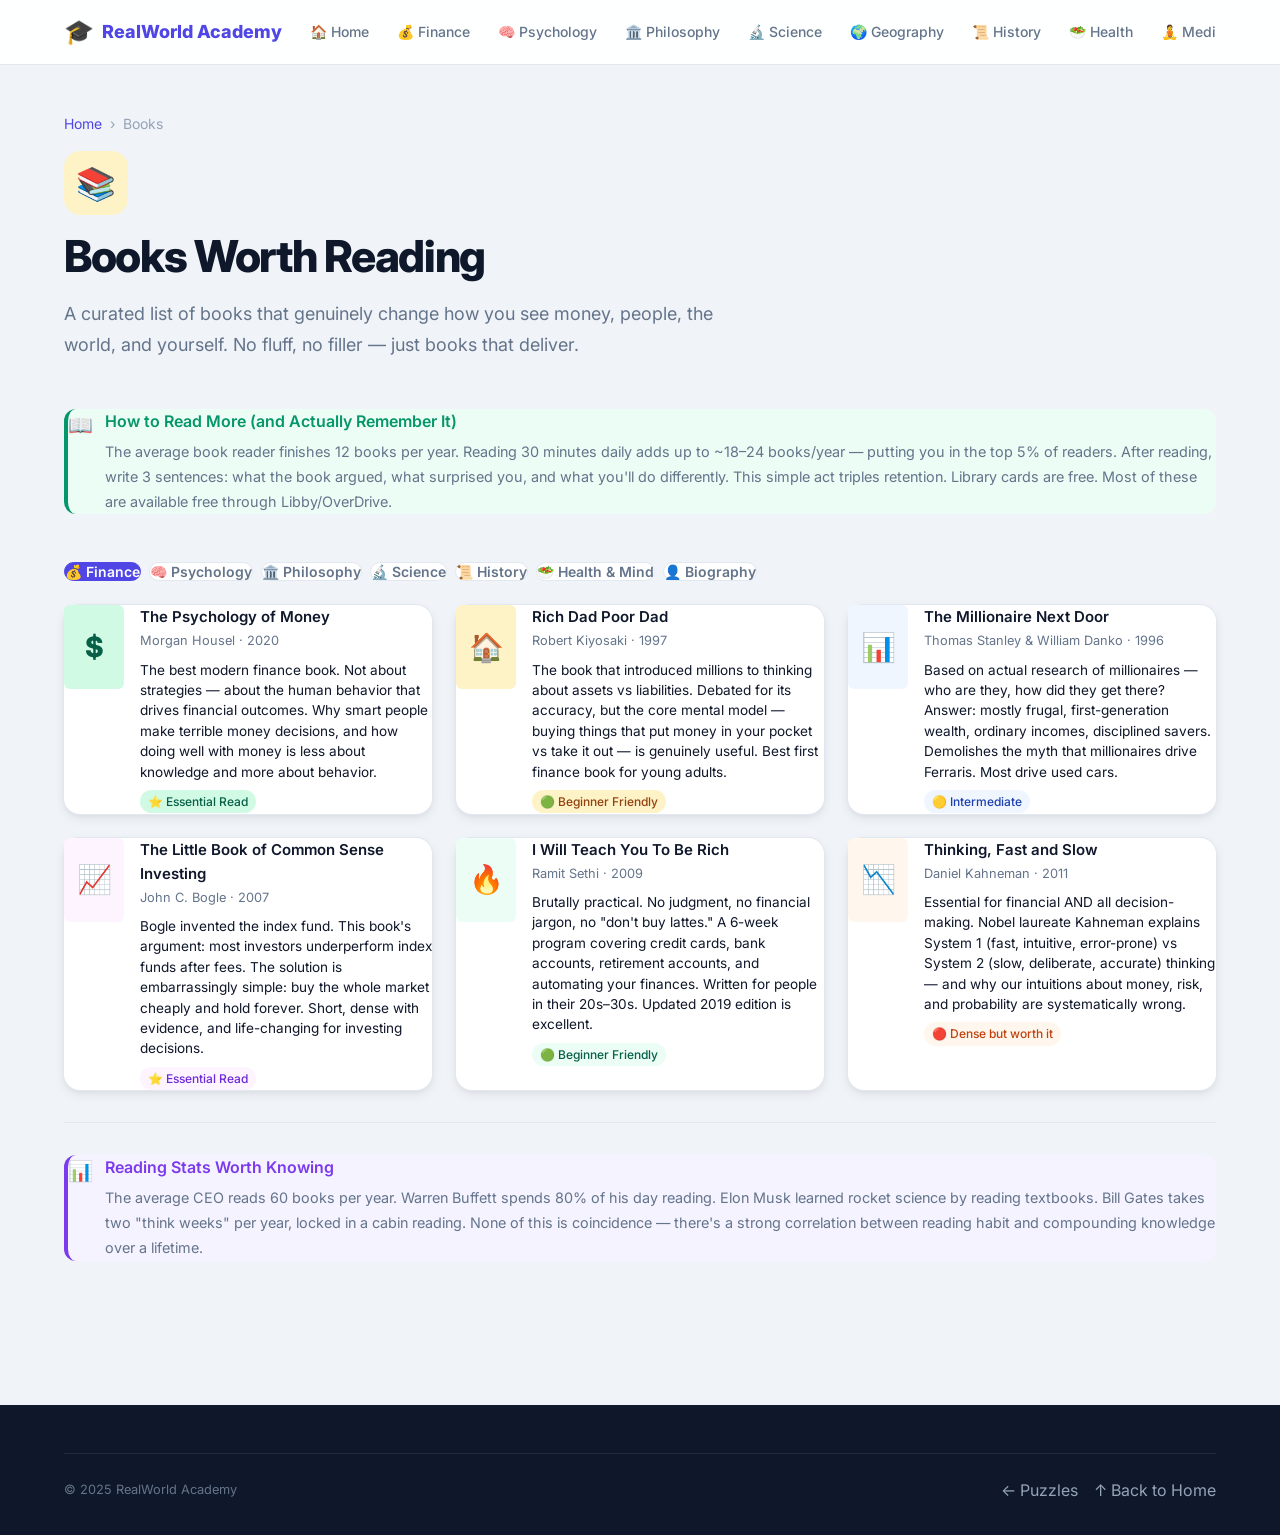
==== pages/books.html @ de0d104a "Initial launch: RealWorld Academy — practical life knowledge platform 10 full content pages covering" ====
<!DOCTYPE html>
<html lang="en">
<head>
  <meta charset="UTF-8" />
  <meta name="viewport" content="width=device-width, initial-scale=1.0" />
  <title>Books Worth Reading — RealWorld Academy</title>
  <link rel="preconnect" href="https://fonts.googleapis.com">
  <link href="https://fonts.googleapis.com/css2?family=Inter:wght@400;500;600;700;800&display=swap" rel="stylesheet">
  <link rel="stylesheet" href="../css/styles.css">
</head>
<body>

<nav class="nav" id="main-nav"></nav>

<section class="page-hero section">
  <div class="container">
    <div class="breadcrumb"><a href="../index.html">Home</a><span>›</span><span>Books</span></div>
    <div class="page-hero-icon" style="background:var(--books-bg)">📚</div>
    <h1>Books Worth Reading</h1>
    <p class="lead">A curated list of books that genuinely change how you see money, people, the world, and yourself. No fluff, no filler — just books that deliver.</p>
  </div>
</section>

<section class="section" style="padding-top:0">
<div class="container">

  <div class="callout callout-tip" style="margin-bottom:3rem">
    <span class="callout-icon">📖</span>
    <div>
      <h4>How to Read More (and Actually Remember It)</h4>
      <p>The average book reader finishes 12 books per year. Reading 30 minutes daily adds up to ~18–24 books/year — putting you in the top 5% of readers. After reading, write 3 sentences: what the book argued, what surprised you, and what you'll do differently. This simple act triples retention. Library cards are free. Most of these are available free through Libby/OverDrive.</p>
    </div>
  </div>

  <!-- CATEGORY TABS -->
  <div class="tabs">
    <button class="tab-btn active" data-group="books" data-tab="finance">💰 Finance</button>
    <button class="tab-btn" data-group="books" data-tab="psychology">🧠 Psychology</button>
    <button class="tab-btn" data-group="books" data-tab="philosophy">🏛️ Philosophy</button>
    <button class="tab-btn" data-group="books" data-tab="science">🔬 Science</button>
    <button class="tab-btn" data-group="books" data-tab="history">📜 History</button>
    <button class="tab-btn" data-group="books" data-tab="health">🥗 Health & Mind</button>
    <button class="tab-btn" data-group="books" data-tab="biography">👤 Biography</button>
  </div>

  <!-- FINANCE BOOKS -->
  <div class="tab-panel active" data-group="books" data-tab="finance">
    <div class="book-grid">

      <div class="book-card">
        <div class="book-cover" style="background:#d1fae5;color:#065f46">$</div>
        <div class="book-meta">
          <h4>The Psychology of Money</h4>
          <div class="author">Morgan Housel · 2020</div>
          <div class="why">The best modern finance book. Not about strategies — about the human behavior that drives financial outcomes. Why smart people make terrible money decisions, and how doing well with money is less about knowledge and more about behavior.</div>
          <span class="difficulty" style="background:#d1fae5;color:#065f46">⭐ Essential Read</span>
        </div>
      </div>

      <div class="book-card">
        <div class="book-cover" style="background:#fef3c7;color:#92400e">🏠</div>
        <div class="book-meta">
          <h4>Rich Dad Poor Dad</h4>
          <div class="author">Robert Kiyosaki · 1997</div>
          <div class="why">The book that introduced millions to thinking about assets vs liabilities. Debated for its accuracy, but the core mental model — buying things that put money in your pocket vs take it out — is genuinely useful. Best first finance book for young adults.</div>
          <span class="difficulty" style="background:#fef3c7;color:#92400e">🟢 Beginner Friendly</span>
        </div>
      </div>

      <div class="book-card">
        <div class="book-cover" style="background:#eff6ff;color:#1e40af">📊</div>
        <div class="book-meta">
          <h4>The Millionaire Next Door</h4>
          <div class="author">Thomas Stanley & William Danko · 1996</div>
          <div class="why">Based on actual research of millionaires — who are they, how did they get there? Answer: mostly frugal, first-generation wealth, ordinary incomes, disciplined savers. Demolishes the myth that millionaires drive Ferraris. Most drive used cars.</div>
          <span class="difficulty" style="background:#eff6ff;color:#1e40af">🟡 Intermediate</span>
        </div>
      </div>

      <div class="book-card">
        <div class="book-cover" style="background:#fdf4ff;color:#6d28d9">📈</div>
        <div class="book-meta">
          <h4>The Little Book of Common Sense Investing</h4>
          <div class="author">John C. Bogle · 2007</div>
          <div class="why">Bogle invented the index fund. This book's argument: most investors underperform index funds after fees. The solution is embarrassingly simple: buy the whole market cheaply and hold forever. Short, dense with evidence, and life-changing for investing decisions.</div>
          <span class="difficulty" style="background:#fdf4ff;color:#6d28d9">⭐ Essential Read</span>
        </div>
      </div>

      <div class="book-card">
        <div class="book-cover" style="background:#ecfdf5;color:#065f46">🔥</div>
        <div class="book-meta">
          <h4>I Will Teach You To Be Rich</h4>
          <div class="author">Ramit Sethi · 2009</div>
          <div class="why">Brutally practical. No judgment, no financial jargon, no "don't buy lattes." A 6-week program covering credit cards, bank accounts, retirement accounts, and automating your finances. Written for people in their 20s–30s. Updated 2019 edition is excellent.</div>
          <span class="difficulty" style="background:#ecfdf5;color:#065f46">🟢 Beginner Friendly</span>
        </div>
      </div>

      <div class="book-card">
        <div class="book-cover" style="background:#fff7ed;color:#c2410c">📉</div>
        <div class="book-meta">
          <h4>Thinking, Fast and Slow</h4>
          <div class="author">Daniel Kahneman · 2011</div>
          <div class="why">Essential for financial AND all decision-making. Nobel laureate Kahneman explains System 1 (fast, intuitive, error-prone) vs System 2 (slow, deliberate, accurate) thinking — and why our intuitions about money, risk, and probability are systematically wrong.</div>
          <span class="difficulty" style="background:#fff7ed;color:#c2410c">🔴 Dense but worth it</span>
        </div>
      </div>

    </div>
  </div>

  <!-- PSYCHOLOGY BOOKS -->
  <div class="tab-panel" data-group="books" data-tab="psychology">
    <div class="book-grid">

      <div class="book-card">
        <div class="book-cover" style="background:#f5f3ff;color:#5b21b6">🔄</div>
        <div class="book-meta">
          <h4>Atomic Habits</h4>
          <div class="author">James Clear · 2018</div>
          <div class="why">The best practical book on behavior change. Core insight: you don't rise to the level of your goals, you fall to the level of your systems. Clear explains the habit loop (cue, craving, response, reward) and how to redesign your environment to make good behaviors automatic.</div>
          <span class="difficulty" style="background:#f5f3ff;color:#5b21b6">⭐ Essential Read</span>
        </div>
      </div>

      <div class="book-card">
        <div class="book-cover" style="background:#eff6ff;color:#1d4ed8">💪</div>
        <div class="book-meta">
          <h4>Influence: The Psychology of Persuasion</h4>
          <div class="author">Robert Cialdini · 1984</div>
          <div class="why">The foundational book on why people say yes. The 6 principles (reciprocity, commitment, social proof, authority, liking, scarcity) are used in every sales pitch, political campaign, and advertisement. Understanding them protects you from manipulation.</div>
          <span class="difficulty" style="background:#eff6ff;color:#1d4ed8">⭐ Essential Read</span>
        </div>
      </div>

      <div class="book-card">
        <div class="book-cover" style="background:#f0fdf4;color:#15803d">🧠</div>
        <div class="book-meta">
          <h4>Mindset: The New Psychology of Success</h4>
          <div class="author">Carol Dweck · 2006</div>
          <div class="why">The science behind growth vs fixed mindset (covered in the Psychology page). Essential reading for parents, teachers, and anyone who has ever called themselves "not a math person" or "not creative." Changes how you talk to children — and yourself.</div>
          <span class="difficulty" style="background:#f0fdf4;color:#15803d">🟢 Beginner Friendly</span>
        </div>
      </div>

      <div class="book-card">
        <div class="book-cover" style="background:#fdf4ff;color:#7c3aed">🔓</div>
        <div class="book-meta">
          <h4>The Power of Habit</h4>
          <div class="author">Charles Duhigg · 2012</div>
          <div class="why">Complements Atomic Habits with more narrative storytelling. Explains the neuroscience of habit formation (basal ganglia, habit loops) through fascinating case studies: Alcoa's CEO, Rosa Parks, Starbucks. Best read alongside Atomic Habits.</div>
          <span class="difficulty" style="background:#fdf4ff;color:#7c3aed">🟢 Beginner Friendly</span>
        </div>
      </div>

      <div class="book-card">
        <div class="book-cover" style="background:#fff7ed;color:#c2410c">🎯</div>
        <div class="book-meta">
          <h4>Deep Work</h4>
          <div class="author">Cal Newport · 2016</div>
          <div class="why">In a world of constant distraction, the ability to focus deeply is becoming rare and valuable. Newport argues this is a learnable skill — and the people who cultivate it will dominate their fields. Practical strategies: time blocking, digital minimalism, deep work rituals.</div>
          <span class="difficulty" style="background:#fff7ed;color:#c2410c">🟡 Intermediate</span>
        </div>
      </div>

      <div class="book-card">
        <div class="book-cover" style="background:#fef2f2;color:#991b1b">🗣️</div>
        <div class="book-meta">
          <h4>Never Split the Difference</h4>
          <div class="author">Chris Voss · 2016</div>
          <div class="why">Negotiation skills from an FBI hostage negotiator. Core technique: tactical empathy — making the other side feel deeply understood before making any request. The book's tools apply to salary negotiations, buying a car, resolving conflicts, and every human interaction involving competing interests.</div>
          <span class="difficulty" style="background:#fef2f2;color:#991b1b">🟢 Beginner Friendly</span>
        </div>
      </div>

    </div>
  </div>

  <!-- PHILOSOPHY BOOKS -->
  <div class="tab-panel" data-group="books" data-tab="philosophy">
    <div class="book-grid">

      <div class="book-card">
        <div class="book-cover" style="background:#ecfeff;color:#155e75">⚔️</div>
        <div class="book-meta">
          <h4>Meditations</h4>
          <div class="author">Marcus Aurelius · ~170 AD</div>
          <div class="why">Private journals of a Roman Emperor — never intended for publication. Contains 2,000-year-old Stoic wisdom that reads like it was written yesterday. Gregory Hays translation (Modern Library) is the most readable. Start here for Stoicism.</div>
          <span class="difficulty" style="background:#ecfeff;color:#155e75">⭐ Essential Read</span>
        </div>
      </div>

      <div class="book-card">
        <div class="book-cover" style="background:#f5f3ff;color:#5b21b6">🕯️</div>
        <div class="book-meta">
          <h4>Man's Search for Meaning</h4>
          <div class="author">Viktor Frankl · 1946</div>
          <div class="why">A psychiatrist's account of surviving Auschwitz and the psychological insights it produced. Core thesis: humans can endure anything if they have meaning. Founded logotherapy — a therapeutic approach built on meaning-making. 73 pages. Reads in an afternoon. Changes how you think about suffering.</div>
          <span class="difficulty" style="background:#f5f3ff;color:#5b21b6">⭐ Essential Read</span>
        </div>
      </div>

      <div class="book-card">
        <div class="book-cover" style="background:#fef3c7;color:#92400e">🏋️</div>
        <div class="book-meta">
          <h4>Letters from a Stoic</h4>
          <div class="author">Seneca · ~65 AD</div>
          <div class="why">Seneca's letters to his friend Lucilius are the most conversational introduction to Stoicism. Warm, personal, and shockingly modern in their concerns: friendship, death, wealth, time management, anxiety. Many can be read in 5 minutes — perfect daily philosophy.</div>
          <span class="difficulty" style="background:#fef3c7;color:#92400e">🟢 Beginner Friendly</span>
        </div>
      </div>

      <div class="book-card">
        <div class="book-cover" style="background:#ecfdf5;color:#065f46">🌿</div>
        <div class="book-meta">
          <h4>The Alchemist</h4>
          <div class="author">Paulo Coelho · 1988</div>
          <div class="why">Philosophical fiction about following your personal legend (life's purpose). More parable than novel. Teaches about omens, opportunity, and the willingness to pursue what you truly desire. One of the bestselling books in history — accessible, short, and resonant at any age.</div>
          <span class="difficulty" style="background:#ecfdf5;color:#065f46">🟢 Beginner Friendly</span>
        </div>
      </div>

      <div class="book-card">
        <div class="book-cover" style="background:#fff7ed;color:#c2410c">🧗</div>
        <div class="book-meta">
          <h4>The Obstacle Is the Way</h4>
          <div class="author">Ryan Holiday · 2014</div>
          <div class="why">Modern Stoicism applied to real-world obstacles. Holiday distills Marcus Aurelius and Epictetus into practical strategies for turning adversity into advantage. Used by sports coaches, military leaders, and entrepreneurs. The best modern Stoicism gateway drug.</div>
          <span class="difficulty" style="background:#fff7ed;color:#c2410c">🟢 Beginner Friendly</span>
        </div>
      </div>

    </div>
  </div>

  <!-- SCIENCE BOOKS -->
  <div class="tab-panel" data-group="books" data-tab="science">
    <div class="book-grid">

      <div class="book-card">
        <div class="book-cover" style="background:#eff6ff;color:#1e40af">🌌</div>
        <div class="book-meta">
          <h4>A Brief History of Time</h4>
          <div class="author">Stephen Hawking · 1988</div>
          <div class="why">The best-selling science book of all time. Hawking explains black holes, the Big Bang, time, and space for non-physicists. Not as easy as advertised, but reading it once — even partially — permanently expands your mental model of reality's scale.</div>
          <span class="difficulty" style="background:#eff6ff;color:#1e40af">🟡 Intermediate</span>
        </div>
      </div>

      <div class="book-card">
        <div class="book-cover" style="background:#f0fdf4;color:#15803d">🧬</div>
        <div class="book-meta">
          <h4>The Selfish Gene</h4>
          <div class="author">Richard Dawkins · 1976</div>
          <div class="why">Introduced the gene's-eye view of evolution — one of the most powerful lenses in modern biology. Also coined "meme." Understanding that genes are the unit of selection (not individuals or species) reshapes how you understand animal behavior, cooperation, and altruism.</div>
          <span class="difficulty" style="background:#f0fdf4;color:#15803d">🟡 Intermediate</span>
        </div>
      </div>

      <div class="book-card">
        <div class="book-cover" style="background:#fdf4ff;color:#7c3aed">🔭</div>
        <div class="book-meta">
          <h4>Cosmos</h4>
          <div class="author">Carl Sagan · 1980</div>
          <div class="why">Sagan's masterwork — science, history, philosophy, and poetry in one book. Tied to his beloved TV series. The "pale blue dot" passage alone is worth the read. Makes you feel both cosmically insignificant and cosmically precious. Best popular science book ever written by many measures.</div>
          <span class="difficulty" style="background:#fdf4ff;color:#7c3aed">🟢 Beginner Friendly</span>
        </div>
      </div>

      <div class="book-card">
        <div class="book-cover" style="background:#fff7ed;color:#c2410c">🩺</div>
        <div class="book-meta">
          <h4>The Body: A Guide for Occupants</h4>
          <div class="author">Bill Bryson · 2019</div>
          <div class="why">Everything you didn't know about your own body, written with Bryson's trademark wit. How many cells you have (37 trillion), how your heart works, why we get diseases, what's still mysterious to scientists. Makes you appreciate your body's extraordinary complexity.</div>
          <span class="difficulty" style="background:#fff7ed;color:#c2410c">🟢 Beginner Friendly</span>
        </div>
      </div>

      <div class="book-card">
        <div class="book-cover" style="background:#ecfdf5;color:#065f46">⚗️</div>
        <div class="book-meta">
          <h4>The Gene: An Intimate History</h4>
          <div class="author">Siddhartha Mukherjee · 2016</div>
          <div class="why">A comprehensive history of genetics — from Mendel's pea plants to CRISPR gene editing. Essential for understanding the near-future world of genetic medicine, designer babies, and genetic testing. Mukherjee is also a Pulitzer winner — the writing is beautiful.</div>
          <span class="difficulty" style="background:#ecfdf5;color:#065f46">🔴 Dense but worth it</span>
        </div>
      </div>

    </div>
  </div>

  <!-- HISTORY BOOKS -->
  <div class="tab-panel" data-group="books" data-tab="history">
    <div class="book-grid">

      <div class="book-card">
        <div class="book-cover" style="background:#fef3c7;color:#92400e">🌍</div>
        <div class="book-meta">
          <h4>Sapiens: A Brief History of Humankind</h4>
          <div class="author">Yuval Noah Harari · 2011</div>
          <div class="why">The most read history book of the past decade. Sweeping view of human history from the Cognitive Revolution to the modern age. Questions everything: why did Homo sapiens dominate? What is money, religion, and nationhood really? Provocative and accessible.</div>
          <span class="difficulty" style="background:#fef3c7;color:#92400e">⭐ Essential Read</span>
        </div>
      </div>

      <div class="book-card">
        <div class="book-cover" style="background:#eff6ff;color:#1e40af">⚔️</div>
        <div class="book-meta">
          <h4>Guns, Germs, and Steel</h4>
          <div class="author">Jared Diamond · 1997</div>
          <div class="why">Answers the most uncomfortable question in history: why did European civilization come to dominate? Diamond's answer: geography, not genetics or culture. The Pulitzer Prize winner that made geographic determinism a household concept.</div>
          <span class="difficulty" style="background:#eff6ff;color:#1e40af">⭐ Essential Read</span>
        </div>
      </div>

      <div class="book-card">
        <div class="book-cover" style="background:#fdf4ff;color:#7c3aed">📝</div>
        <div class="book-meta">
          <h4>The Diary of a Young Girl</h4>
          <div class="author">Anne Frank · 1947</div>
          <div class="why">History at human scale. Anne Frank's diary — written during two years in hiding during the Nazi occupation — humanizes the Holocaust with extraordinary intimacy and intelligence. One of the most powerful arguments for never forgetting. Should be read by every human.</div>
          <span class="difficulty" style="background:#fdf4ff;color:#7c3aed">⭐ Essential Read</span>
        </div>
      </div>

      <div class="book-card">
        <div class="book-cover" style="background:#ecfdf5;color:#065f46">📚</div>
        <div class="book-meta">
          <h4>The Lessons of History</h4>
          <div class="author">Will & Ariel Durant · 1968</div>
          <div class="why">100 pages distilling the patterns from 5,000 years of history. The Durants spent 40 years writing an 11-volume History of Civilization. This is their summary: what does history actually teach us about religion, economics, war, and human nature? Extraordinary density.</div>
          <span class="difficulty" style="background:#ecfdf5;color:#065f46">⭐ Essential Read</span>
        </div>
      </div>

      <div class="book-card">
        <div class="book-cover" style="background:#fff7ed;color:#c2410c">🗺️</div>
        <div class="book-meta">
          <h4>Prisoners of Geography</h4>
          <div class="author">Tim Marshall · 2015</div>
          <div class="why">10 maps that explain the world. Why Russia always seeks warm-water ports. Why China's borders are where they are. Why the US is so powerful. Geography as geopolitics — told through the lens of modern events. Highly accessible and illuminating.</div>
          <span class="difficulty" style="background:#fff7ed;color:#c2410c">🟢 Beginner Friendly</span>
        </div>
      </div>

    </div>
  </div>

  <!-- HEALTH BOOKS -->
  <div class="tab-panel" data-group="books" data-tab="health">
    <div class="book-grid">

      <div class="book-card">
        <div class="book-cover" style="background:#f5f3ff;color:#5b21b6">😴</div>
        <div class="book-meta">
          <h4>Why We Sleep</h4>
          <div class="author">Matthew Walker · 2017</div>
          <div class="why">After reading this, you will never deprioritize sleep again. Walker presents the overwhelming evidence that sleep is foundational to every aspect of health — and that sleep deprivation is a public health crisis. Some statistics are contested, but the core message is solid and important.</div>
          <span class="difficulty" style="background:#f5f3ff;color:#5b21b6">⭐ Essential Read</span>
        </div>
      </div>

      <div class="book-card">
        <div class="book-cover" style="background:#f0fdf4;color:#15803d">🥗</div>
        <div class="book-meta">
          <h4>In Defense of Food</h4>
          <div class="author">Michael Pollan · 2008</div>
          <div class="why">"Eat food. Not too much. Mostly plants." That's the book's thesis in 7 words. Pollan argues that nutritionism (reducing food to nutrients) is making us sick. The solution: eat what your great-grandmother would recognize as food. Simple and evidence-backed.</div>
          <span class="difficulty" style="background:#f0fdf4;color:#15803d">🟢 Beginner Friendly</span>
        </div>
      </div>

      <div class="book-card">
        <div class="book-cover" style="background:#eff6ff;color:#1e40af">🧠</div>
        <div class="book-meta">
          <h4>Outlive: The Science and Art of Longevity</h4>
          <div class="author">Peter Attia · 2023</div>
          <div class="why">The most comprehensive evidence-based guide to longevity. Covers exercise, nutrition, sleep, and mental health — but the real contribution is the framework: what do you want your healthspan (not lifespan) to look like? What can you do now to preserve function at 80? Dense but transformative.</div>
          <span class="difficulty" style="background:#eff6ff;color:#1e40af">🔴 Dense but worth it</span>
        </div>
      </div>

      <div class="book-card">
        <div class="book-cover" style="background:#fef2f2;color:#991b1b">🧘</div>
        <div class="book-meta">
          <h4>The Happiness Hypothesis</h4>
          <div class="author">Jonathan Haidt · 2006</div>
          <div class="why">What do ancient wisdom traditions and modern psychology agree on? Haidt explores 10 ancient ideas about happiness through the lens of modern science. Covers relationships, adversity, meaning, and virtue. More intellectually rigorous than most self-help — and more practical than most academic psychology.</div>
          <span class="difficulty" style="background:#fef2f2;color:#991b1b">🟡 Intermediate</span>
        </div>
      </div>

      <div class="book-card">
        <div class="book-cover" style="background:#ecfef5;color:#065f46">🌊</div>
        <div class="book-meta">
          <h4>Flow: The Psychology of Optimal Experience</h4>
          <div class="author">Mihaly Csikszentmihalyi · 1990</div>
          <div class="why">The definitive book on the psychology of optimal experience — when you're so absorbed in a task you lose track of time. Csikszentmihalyi spent decades studying what makes life worth living. His answer: not pleasure, but the challenge of meaningful engagement. Changes how you design your days.</div>
          <span class="difficulty" style="background:#ecfef5;color:#065f46">🟡 Intermediate</span>
        </div>
      </div>

    </div>
  </div>

  <!-- BIOGRAPHY BOOKS -->
  <div class="tab-panel" data-group="books" data-tab="biography">
    <div class="book-grid">

      <div class="book-card">
        <div class="book-cover" style="background:#fef3c7;color:#92400e">⚡</div>
        <div class="book-meta">
          <h4>The Innovators</h4>
          <div class="author">Walter Isaacson · 2014</div>
          <div class="why">The history of the digital revolution — from Ada Lovelace to Google — told through the people who built it. Core thesis: the greatest innovations come from collaboration, not lone geniuses. Changes how you think about creativity, technology, and teamwork.</div>
          <span class="difficulty" style="background:#fef3c7;color:#92400e">🟢 Beginner Friendly</span>
        </div>
      </div>

      <div class="book-card">
        <div class="book-cover" style="background:#eff6ff;color:#1e40af">🎨</div>
        <div class="book-meta">
          <h4>Leonardo da Vinci</h4>
          <div class="author">Walter Isaacson · 2017</div>
          <div class="why">Biography of history's greatest polymath. Da Vinci was an artist, scientist, engineer, anatomist, and musician simultaneously — not because he was uniquely genius, but because he was insatiably curious. Isaacson argues we can all cultivate this curiosity. Inspiring and gorgeous.</div>
          <span class="difficulty" style="background:#eff6ff;color:#1e40af">🟢 Beginner Friendly</span>
        </div>
      </div>

      <div class="book-card">
        <div class="book-cover" style="background:#f0fdf4;color:#15803d">🛸</div>
        <div class="book-meta">
          <h4>Educated</h4>
          <div class="author">Tara Westover · 2018</div>
          <div class="why">A memoir about a woman who grew up in a survivalist family without formal education and eventually earned a PhD from Cambridge. A profound meditation on education, family, identity, and the courage to construct your own mind. One of the most powerful memoirs of the 21st century.</div>
          <span class="difficulty" style="background:#f0fdf4;color:#15803d">🟢 Beginner Friendly</span>
        </div>
      </div>

      <div class="book-card">
        <div class="book-cover" style="background:#fdf4ff;color:#7c3aed">🕊️</div>
        <div class="book-meta">
          <h4>Long Walk to Freedom</h4>
          <div class="author">Nelson Mandela · 1994</div>
          <div class="why">Mandela's autobiography — from rural Xhosa childhood to 27 years in prison to South African presidency. One of the greatest personal transformation stories in history. Teaches about dignity, forgiveness, patience, and the long arc of justice. Essential reading on leadership and resilience.</div>
          <span class="difficulty" style="background:#fdf4ff;color:#7c3aed">🟡 Intermediate</span>
        </div>
      </div>

      <div class="book-card">
        <div class="book-cover" style="background:#fff7ed;color:#c2410c">🌱</div>
        <div class="book-meta">
          <h4>The Autobiography of Malcolm X</h4>
          <div class="author">Malcolm X & Alex Haley · 1965</div>
          <div class="why">One of the most important American autobiographies. Traces Malcolm X's transformation from street criminal to Nation of Islam minister to universal humanist. A study in how profoundly a human mind can change — and what it takes. Essential for understanding American history and personal growth.</div>
          <span class="difficulty" style="background:#fff7ed;color:#c2410c">🟡 Intermediate</span>
        </div>
      </div>

      <div class="book-card">
        <div class="book-cover" style="background:#ecfdf5;color:#065f46">💡</div>
        <div class="book-meta">
          <h4>Benjamin Franklin: An American Life</h4>
          <div class="author">Walter Isaacson · 2003</div>
          <div class="why">Franklin was a printer, scientist, inventor, diplomat, author, and Founding Father — a true polymath who shaped America's founding. His approach to self-improvement (tracking 13 virtues weekly) and pragmatic problem-solving still holds lessons. America's most interesting Founder by most accounts.</div>
          <span class="difficulty" style="background:#ecfdf5;color:#065f46">🟢 Beginner Friendly</span>
        </div>
      </div>

    </div>
  </div>

  <hr class="divider">

  <div class="callout callout-fact">
    <span class="callout-icon">📊</span>
    <div>
      <h4>Reading Stats Worth Knowing</h4>
      <p>The average CEO reads 60 books per year. Warren Buffett spends 80% of his day reading. Elon Musk learned rocket science by reading textbooks. Bill Gates takes two "think weeks" per year, locked in a cabin reading. None of this is coincidence — there's a strong correlation between reading habit and compounding knowledge over a lifetime.</p>
    </div>
  </div>

</div>
</section>

<footer class="footer">
  <div class="footer-inner">
    <div class="footer-bottom">
      <p>© 2025 RealWorld Academy</p>
      <div style="display:flex;gap:1rem">
        <a href="puzzles.html" style="color:#94a3b8">← Puzzles</a>
        <a href="../index.html" style="color:#94a3b8">↑ Back to Home</a>
      </div>
    </div>
  </div>
</footer>

<script src="../js/nav.js"></script>
<script>renderNav('books');</script>
</body>
</html>
---- css/styles.css ----
/* ===== REALWORLD ACADEMY — Design System ===== */

:root {
  /* Colors */
  --bg: #f0f4f8;
  --surface: #ffffff;
  --surface-2: #f8fafc;
  --border: #e2e8f0;
  --text: #0f172a;
  --text-muted: #64748b;
  --text-light: #94a3b8;

  /* Brand */
  --primary: #4f46e5;
  --primary-light: #eef2ff;
  --primary-dark: #3730a3;

  /* Category Colors */
  --finance:    #059669;
  --finance-bg: #ecfdf5;
  --psych:      #7c3aed;
  --psych-bg:   #f5f3ff;
  --philosophy: #0891b2;
  --phil-bg:    #ecfeff;
  --science:    #2563eb;
  --sci-bg:     #eff6ff;
  --geo:        #16a34a;
  --geo-bg:     #f0fdf4;
  --history:    #b45309;
  --hist-bg:    #fffbeb;
  --health:     #dc2626;
  --health-bg:  #fef2f2;
  --meditate:   #6d28d9;
  --med-bg:     #faf5ff;
  --puzzles:    #d97706;
  --puz-bg:     #fffbeb;
  --books:      #92400e;
  --books-bg:   #fef3c7;

  /* Spacing */
  --space-1: 0.25rem;
  --space-2: 0.5rem;
  --space-3: 0.75rem;
  --space-4: 1rem;
  --space-6: 1.5rem;
  --space-8: 2rem;
  --space-12: 3rem;
  --space-16: 4rem;

  /* Typography */
  --font-sans: 'Inter', system-ui, -apple-system, sans-serif;
  --font-mono: 'JetBrains Mono', 'Fira Code', monospace;

  /* Radius */
  --radius-sm: 0.375rem;
  --radius: 0.75rem;
  --radius-lg: 1rem;
  --radius-xl: 1.5rem;

  /* Shadows */
  --shadow-sm: 0 1px 3px rgba(0,0,0,.07), 0 1px 2px rgba(0,0,0,.05);
  --shadow: 0 4px 12px rgba(0,0,0,.08), 0 2px 4px rgba(0,0,0,.04);
  --shadow-lg: 0 10px 30px rgba(0,0,0,.1), 0 4px 8px rgba(0,0,0,.06);
  --shadow-card: 0 0 0 1px var(--border), var(--shadow);
}

/* ===== RESET ===== */
*, *::before, *::after { box-sizing: border-box; margin: 0; padding: 0; }
html { scroll-behavior: smooth; }
body {
  font-family: var(--font-sans);
  background: var(--bg);
  color: var(--text);
  line-height: 1.6;
  min-height: 100vh;
}
a { color: inherit; text-decoration: none; }
img { max-width: 100%; display: block; }
button { cursor: pointer; font-family: inherit; }

/* ===== TYPOGRAPHY ===== */
h1 { font-size: clamp(2rem, 5vw, 3.5rem); font-weight: 800; line-height: 1.15; letter-spacing: -0.03em; }
h2 { font-size: clamp(1.5rem, 3vw, 2.25rem); font-weight: 700; line-height: 1.2; letter-spacing: -0.02em; }
h3 { font-size: 1.25rem; font-weight: 600; line-height: 1.3; }
h4 { font-size: 1rem; font-weight: 600; }
p { color: var(--text-muted); line-height: 1.75; }
p.lead { font-size: 1.125rem; color: var(--text-muted); }

/* ===== NAVIGATION ===== */
.nav {
  position: sticky;
  top: 0;
  z-index: 100;
  background: rgba(255,255,255,0.92);
  backdrop-filter: blur(12px);
  border-bottom: 1px solid var(--border);
}
.nav-inner {
  max-width: 1200px;
  margin: 0 auto;
  padding: 0 var(--space-6);
  height: 64px;
  display: flex;
  align-items: center;
  justify-content: space-between;
  gap: var(--space-4);
}
.nav-brand {
  display: flex;
  align-items: center;
  gap: var(--space-2);
  font-weight: 800;
  font-size: 1.125rem;
  color: var(--primary);
  white-space: nowrap;
}
.nav-brand .logo { font-size: 1.5rem; }
.nav-links {
  display: flex;
  align-items: center;
  gap: var(--space-1);
  flex-wrap: nowrap;
  overflow-x: auto;
  -webkit-overflow-scrolling: touch;
  scrollbar-width: none;
  list-style: none;
}
.nav-links::-webkit-scrollbar { display: none; }
.nav-links a {
  padding: var(--space-2) var(--space-3);
  border-radius: var(--radius-sm);
  font-size: 0.875rem;
  font-weight: 500;
  color: var(--text-muted);
  white-space: nowrap;
  transition: all 0.15s;
}
.nav-links a:hover { background: var(--primary-light); color: var(--primary); }
.nav-links a.active { background: var(--primary-light); color: var(--primary); font-weight: 600; }

/* ===== LAYOUT ===== */
.container {
  max-width: 1200px;
  margin: 0 auto;
  padding: 0 var(--space-6);
}
.section { padding: var(--space-16) 0; }
.section + .section { padding-top: 0; }

/* ===== HERO ===== */
.hero {
  padding: var(--space-16) 0 var(--space-12);
  text-align: center;
  position: relative;
  overflow: hidden;
}
.hero::before {
  content: '';
  position: absolute;
  inset: 0;
  background: radial-gradient(ellipse 80% 60% at 50% -10%, rgba(79,70,229,0.1) 0%, transparent 70%);
  pointer-events: none;
}
.hero-badge {
  display: inline-flex;
  align-items: center;
  gap: var(--space-2);
  padding: var(--space-1) var(--space-4);
  background: var(--primary-light);
  color: var(--primary);
  border-radius: 100px;
  font-size: 0.875rem;
  font-weight: 600;
  margin-bottom: var(--space-6);
  border: 1px solid rgba(79,70,229,0.2);
}
.hero h1 { margin-bottom: var(--space-6); max-width: 800px; margin-left: auto; margin-right: auto; }
.hero h1 span { color: var(--primary); }
.hero p.lead { max-width: 600px; margin: 0 auto var(--space-8); }
.hero-actions { display: flex; gap: var(--space-4); justify-content: center; flex-wrap: wrap; }

/* ===== PAGE HERO (Category Pages) ===== */
.page-hero {
  padding: var(--space-12) 0 var(--space-8);
}
.page-hero .breadcrumb {
  display: flex;
  align-items: center;
  gap: var(--space-2);
  margin-bottom: var(--space-4);
  font-size: 0.875rem;
  color: var(--text-muted);
}
.page-hero .breadcrumb a { color: var(--primary); }
.page-hero .breadcrumb span { color: var(--text-light); }
.page-hero-icon {
  width: 64px;
  height: 64px;
  border-radius: var(--radius-lg);
  display: flex;
  align-items: center;
  justify-content: center;
  font-size: 2rem;
  margin-bottom: var(--space-4);
}
.page-hero h1 { font-size: clamp(2rem, 4vw, 2.75rem); margin-bottom: var(--space-4); }
.page-hero p.lead { max-width: 700px; }

/* ===== BUTTONS ===== */
.btn {
  display: inline-flex;
  align-items: center;
  gap: var(--space-2);
  padding: 0.625rem 1.25rem;
  border-radius: var(--radius);
  font-size: 0.9375rem;
  font-weight: 600;
  border: none;
  transition: all 0.2s;
  line-height: 1;
}
.btn-primary {
  background: var(--primary);
  color: white;
  box-shadow: 0 4px 14px rgba(79,70,229,0.3);
}
.btn-primary:hover {
  background: var(--primary-dark);
  box-shadow: 0 6px 20px rgba(79,70,229,0.4);
  transform: translateY(-1px);
}
.btn-outline {
  background: white;
  color: var(--text);
  border: 1.5px solid var(--border);
}
.btn-outline:hover { border-color: var(--primary); color: var(--primary); background: var(--primary-light); }
.btn-ghost { background: transparent; color: var(--text-muted); }
.btn-ghost:hover { background: var(--surface-2); color: var(--text); }
.btn-lg { padding: 0.875rem 2rem; font-size: 1rem; border-radius: var(--radius-lg); }

/* ===== CARDS ===== */
.card {
  background: var(--surface);
  border-radius: var(--radius-lg);
  box-shadow: var(--shadow-card);
  overflow: hidden;
  transition: all 0.2s;
}
.card:hover { box-shadow: var(--shadow-lg); transform: translateY(-2px); }
.card-body { padding: var(--space-6); }
.card-header { padding: var(--space-6); border-bottom: 1px solid var(--border); }

/* ===== CATEGORY CARDS (Home) ===== */
.category-grid {
  display: grid;
  grid-template-columns: repeat(auto-fill, minmax(280px, 1fr));
  gap: var(--space-6);
}
.cat-card {
  background: var(--surface);
  border-radius: var(--radius-xl);
  padding: var(--space-6);
  box-shadow: var(--shadow-card);
  transition: all 0.25s cubic-bezier(0.34, 1.56, 0.64, 1);
  display: flex;
  flex-direction: column;
  gap: var(--space-4);
  position: relative;
  overflow: hidden;
}
.cat-card::after {
  content: '';
  position: absolute;
  top: 0; right: 0;
  width: 80px; height: 80px;
  border-radius: 0 var(--radius-xl) 0 80px;
  opacity: 0.07;
  transition: opacity 0.2s;
}
.cat-card:hover { box-shadow: var(--shadow-lg); transform: translateY(-4px) scale(1.01); }
.cat-card:hover::after { opacity: 0.12; }
.cat-icon {
  width: 52px;
  height: 52px;
  border-radius: var(--radius);
  display: flex;
  align-items: center;
  justify-content: center;
  font-size: 1.625rem;
  flex-shrink: 0;
}
.cat-card h3 { font-size: 1.125rem; color: var(--text); }
.cat-card p { font-size: 0.9rem; line-height: 1.6; flex: 1; }
.cat-tags { display: flex; flex-wrap: wrap; gap: var(--space-2); }
.tag {
  padding: 2px 10px;
  border-radius: 100px;
  font-size: 0.75rem;
  font-weight: 500;
}
.cat-link {
  display: inline-flex;
  align-items: center;
  gap: var(--space-2);
  font-size: 0.875rem;
  font-weight: 600;
  margin-top: var(--space-2);
  transition: gap 0.2s;
}
.cat-card:hover .cat-link { gap: var(--space-3); }

/* Category theming */
.cat-finance .cat-icon { background: var(--finance-bg); }
.cat-finance .cat-icon, .cat-finance .cat-link { color: var(--finance); }
.cat-finance .tag { background: var(--finance-bg); color: var(--finance); }
.cat-finance::after { background: var(--finance); }

.cat-psych .cat-icon { background: var(--psych-bg); }
.cat-psych .cat-icon, .cat-psych .cat-link { color: var(--psych); }
.cat-psych .tag { background: var(--psych-bg); color: var(--psych); }
.cat-psych::after { background: var(--psych); }

.cat-phil .cat-icon { background: var(--phil-bg); }
.cat-phil .cat-icon, .cat-phil .cat-link { color: var(--philosophy); }
.cat-phil .tag { background: var(--phil-bg); color: var(--philosophy); }
.cat-phil::after { background: var(--philosophy); }

.cat-science .cat-icon { background: var(--sci-bg); }
.cat-science .cat-icon, .cat-science .cat-link { color: var(--science); }
.cat-science .tag { background: var(--sci-bg); color: var(--science); }
.cat-science::after { background: var(--science); }

.cat-geo .cat-icon { background: var(--geo-bg); }
.cat-geo .cat-icon, .cat-geo .cat-link { color: var(--geo); }
.cat-geo .tag { background: var(--geo-bg); color: var(--geo); }
.cat-geo::after { background: var(--geo); }

.cat-history .cat-icon { background: var(--hist-bg); }
.cat-history .cat-icon, .cat-history .cat-link { color: var(--history); }
.cat-history .tag { background: var(--hist-bg); color: var(--history); }
.cat-history::after { background: var(--history); }

.cat-health .cat-icon { background: var(--health-bg); }
.cat-health .cat-icon, .cat-health .cat-link { color: var(--health); }
.cat-health .tag { background: var(--health-bg); color: var(--health); }
.cat-health::after { background: var(--health); }

.cat-med .cat-icon { background: var(--med-bg); }
.cat-med .cat-icon, .cat-med .cat-link { color: var(--meditate); }
.cat-med .tag { background: var(--med-bg); color: var(--meditate); }
.cat-med::after { background: var(--meditate); }

.cat-puz .cat-icon { background: var(--puz-bg); }
.cat-puz .cat-icon, .cat-puz .cat-link { color: var(--puzzles); }
.cat-puz .tag { background: var(--puz-bg); color: var(--puzzles); }
.cat-puz::after { background: var(--puzzles); }

.cat-books .cat-icon { background: var(--books-bg); }
.cat-books .cat-icon, .cat-books .cat-link { color: var(--books); }
.cat-books .tag { background: var(--books-bg); color: var(--books); }
.cat-books::after { background: var(--books); }

/* ===== TOPIC SECTIONS ===== */
.topics { display: flex; flex-direction: column; gap: var(--space-6); }
.topic-card {
  background: var(--surface);
  border-radius: var(--radius-lg);
  box-shadow: var(--shadow-card);
  overflow: hidden;
}
.topic-header {
  padding: var(--space-6);
  cursor: pointer;
  display: flex;
  align-items: flex-start;
  justify-content: space-between;
  gap: var(--space-4);
  user-select: none;
  transition: background 0.15s;
}
.topic-header:hover { background: var(--surface-2); }
.topic-header-left { display: flex; align-items: flex-start; gap: var(--space-4); }
.topic-num {
  width: 32px;
  height: 32px;
  border-radius: 50%;
  display: flex;
  align-items: center;
  justify-content: center;
  font-weight: 700;
  font-size: 0.875rem;
  flex-shrink: 0;
  margin-top: 2px;
}
.topic-header h3 { margin-bottom: var(--space-1); }
.topic-header p { font-size: 0.9rem; }
.topic-chevron {
  font-size: 1.25rem;
  color: var(--text-light);
  transition: transform 0.25s;
  flex-shrink: 0;
  margin-top: 2px;
}
.topic-card.open .topic-chevron { transform: rotate(180deg); }
.topic-body {
  display: none;
  padding: 0 var(--space-6) var(--space-6);
}
.topic-card.open .topic-body { display: block; }
.topic-content { border-top: 1px solid var(--border); padding-top: var(--space-6); }

/* ===== INFO BLOCKS ===== */
.info-grid {
  display: grid;
  grid-template-columns: repeat(auto-fill, minmax(260px, 1fr));
  gap: var(--space-4);
  margin: var(--space-4) 0;
}
.info-block {
  background: var(--surface-2);
  border-radius: var(--radius);
  padding: var(--space-4);
  border: 1px solid var(--border);
}
.info-block h4 { margin-bottom: var(--space-2); }
.info-block p { font-size: 0.9rem; }

.callout {
  border-radius: var(--radius);
  padding: var(--space-4) var(--space-5);
  margin: var(--space-4) 0;
  display: flex;
  gap: var(--space-3);
  border-left: 4px solid;
}
.callout-icon { font-size: 1.25rem; flex-shrink: 0; }
.callout h4 { margin-bottom: var(--space-1); }
.callout p { font-size: 0.9rem; margin-bottom: 0; }

.callout-tip { background: #ecfdf5; border-color: #059669; }
.callout-tip h4 { color: #059669; }
.callout-warn { background: #fffbeb; border-color: #d97706; }
.callout-warn h4 { color: #d97706; }
.callout-info { background: #eff6ff; border-color: #2563eb; }
.callout-info h4 { color: #2563eb; }
.callout-fact { background: #f5f3ff; border-color: #7c3aed; }
.callout-fact h4 { color: #7c3aed; }

/* ===== STAT CARDS ===== */
.stats-row {
  display: grid;
  grid-template-columns: repeat(auto-fill, minmax(180px, 1fr));
  gap: var(--space-4);
  margin: var(--space-6) 0;
}
.stat-card {
  background: var(--surface);
  border-radius: var(--radius);
  padding: var(--space-5);
  box-shadow: var(--shadow-card);
  text-align: center;
}
.stat-card .stat-num {
  font-size: 2rem;
  font-weight: 800;
  line-height: 1;
  margin-bottom: var(--space-2);
}
.stat-card .stat-label {
  font-size: 0.8rem;
  color: var(--text-muted);
  font-weight: 500;
}

/* ===== TIMELINE ===== */
.timeline { position: relative; padding-left: 2rem; }
.timeline::before {
  content: '';
  position: absolute;
  left: 0;
  top: 0.5rem;
  bottom: 0.5rem;
  width: 2px;
  background: var(--border);
  border-radius: 2px;
}
.timeline-item { position: relative; padding-bottom: var(--space-8); }
.timeline-item:last-child { padding-bottom: 0; }
.timeline-dot {
  position: absolute;
  left: -2.4rem;
  top: 0.25rem;
  width: 14px;
  height: 14px;
  border-radius: 50%;
  border: 2.5px solid white;
  box-shadow: 0 0 0 2px currentColor;
}
.timeline-year {
  font-size: 0.8rem;
  font-weight: 700;
  text-transform: uppercase;
  letter-spacing: 0.05em;
  margin-bottom: var(--space-2);
  opacity: 0.8;
}
.timeline-item h4 { margin-bottom: var(--space-2); color: var(--text); }
.timeline-item p { font-size: 0.9rem; }

/* ===== BOOK CARDS ===== */
.book-grid {
  display: grid;
  grid-template-columns: repeat(auto-fill, minmax(280px, 1fr));
  gap: var(--space-6);
}
.book-card {
  background: var(--surface);
  border-radius: var(--radius-lg);
  box-shadow: var(--shadow-card);
  padding: var(--space-5);
  display: flex;
  gap: var(--space-4);
  transition: all 0.2s;
}
.book-card:hover { box-shadow: var(--shadow-lg); transform: translateY(-2px); }
.book-cover {
  width: 60px;
  height: 84px;
  border-radius: var(--radius-sm);
  flex-shrink: 0;
  display: flex;
  align-items: center;
  justify-content: center;
  font-size: 1.75rem;
  font-weight: 800;
}
.book-meta { flex: 1; min-width: 0; }
.book-meta h4 { font-size: 0.9375rem; margin-bottom: 2px; }
.book-meta .author { font-size: 0.8rem; color: var(--text-muted); margin-bottom: var(--space-2); }
.book-meta .why { font-size: 0.85rem; line-height: 1.5; }
.difficulty {
  display: inline-flex;
  align-items: center;
  gap: 4px;
  font-size: 0.75rem;
  font-weight: 500;
  padding: 2px 8px;
  border-radius: 100px;
  margin-top: var(--space-2);
}

/* ===== PUZZLE GRID ===== */
.puzzle-grid {
  display: grid;
  grid-template-columns: repeat(auto-fill, minmax(300px, 1fr));
  gap: var(--space-6);
}
.puzzle-card {
  background: var(--surface);
  border-radius: var(--radius-lg);
  box-shadow: var(--shadow-card);
  overflow: hidden;
}
.puzzle-top {
  padding: var(--space-6);
  display: flex;
  align-items: center;
  gap: var(--space-4);
}
.puzzle-icon-wrap {
  width: 56px;
  height: 56px;
  border-radius: var(--radius);
  display: flex;
  align-items: center;
  justify-content: center;
  font-size: 2rem;
  flex-shrink: 0;
}
.puzzle-card h3 { margin-bottom: 4px; }
.puzzle-card .age-badge {
  font-size: 0.75rem;
  color: var(--text-muted);
}
.puzzle-skills {
  padding: 0 var(--space-6) var(--space-4);
}
.puzzle-skills h4 { font-size: 0.8rem; text-transform: uppercase; letter-spacing: 0.05em; color: var(--text-muted); margin-bottom: var(--space-3); }
.skill-tags { display: flex; flex-wrap: wrap; gap: var(--space-2); }
.skill-tag {
  padding: 3px 10px;
  border-radius: 100px;
  font-size: 0.75rem;
  font-weight: 500;
  background: var(--surface-2);
  color: var(--text-muted);
  border: 1px solid var(--border);
}
.puzzle-desc {
  padding: var(--space-4) var(--space-6) var(--space-6);
  border-top: 1px solid var(--border);
}
.puzzle-desc p { font-size: 0.9rem; }

/* ===== INTERACTIVE CALCULATOR ===== */
.calculator {
  background: var(--surface);
  border-radius: var(--radius-xl);
  box-shadow: var(--shadow-card);
  padding: var(--space-8);
}
.calc-title { margin-bottom: var(--space-6); }
.calc-grid {
  display: grid;
  grid-template-columns: repeat(auto-fill, minmax(220px, 1fr));
  gap: var(--space-4);
  margin-bottom: var(--space-6);
}
.form-group { display: flex; flex-direction: column; gap: var(--space-2); }
.form-label { font-size: 0.875rem; font-weight: 600; color: var(--text); }
.form-input {
  padding: 0.625rem 0.875rem;
  border: 1.5px solid var(--border);
  border-radius: var(--radius);
  font-size: 1rem;
  font-family: inherit;
  background: var(--surface);
  color: var(--text);
  transition: border-color 0.15s;
}
.form-input:focus { outline: none; border-color: var(--primary); }
.calc-result {
  background: var(--primary-light);
  border-radius: var(--radius-lg);
  padding: var(--space-6);
  display: grid;
  grid-template-columns: repeat(auto-fill, minmax(160px, 1fr));
  gap: var(--space-4);
  margin-bottom: var(--space-6);
}
.calc-result .res-item { text-align: center; }
.calc-result .res-num { font-size: 1.75rem; font-weight: 800; color: var(--primary); line-height: 1; }
.calc-result .res-label { font-size: 0.8rem; color: var(--text-muted); margin-top: 4px; }

/* ===== MEDITATION TIMER ===== */
.breath-container {
  display: flex;
  flex-direction: column;
  align-items: center;
  padding: var(--space-8) 0;
}
.breath-circle {
  width: 200px;
  height: 200px;
  border-radius: 50%;
  background: radial-gradient(circle, rgba(109,40,217,0.3) 0%, rgba(109,40,217,0.05) 70%, transparent 100%);
  border: 3px solid rgba(109,40,217,0.3);
  display: flex;
  align-items: center;
  justify-content: center;
  font-size: 1.125rem;
  font-weight: 600;
  color: var(--meditate);
  transition: transform 4s ease-in-out;
  margin-bottom: var(--space-6);
}
.breath-circle.expanding { transform: scale(1.4); }
.breath-circle.holding { transform: scale(1.4); transition: none; }
.breath-circle.shrinking { transform: scale(1); }
.breath-controls { display: flex; gap: var(--space-4); }
.breath-phase { font-size: 0.9rem; color: var(--text-muted); text-align: center; margin-bottom: var(--space-4); }
.breath-count { font-size: 0.8rem; color: var(--text-light); text-align: center; }

/* ===== WORLD MAP (SVG based) ===== */
.map-container {
  background: var(--surface);
  border-radius: var(--radius-xl);
  box-shadow: var(--shadow-card);
  overflow: hidden;
}
.map-header { padding: var(--space-5) var(--space-6); border-bottom: 1px solid var(--border); }
.region-grid {
  display: grid;
  grid-template-columns: repeat(auto-fill, minmax(220px, 1fr));
  gap: var(--space-4);
  padding: var(--space-6);
}
.region-card {
  background: var(--surface-2);
  border-radius: var(--radius);
  padding: var(--space-4);
  border: 1px solid var(--border);
  cursor: pointer;
  transition: all 0.15s;
}
.region-card:hover { border-color: var(--geo); background: var(--geo-bg); }
.region-card.active { border-color: var(--geo); background: var(--geo-bg); box-shadow: 0 0 0 2px rgba(22,163,74,0.15); }
.region-card h4 { display: flex; align-items: center; gap: var(--space-2); margin-bottom: var(--space-2); }
.region-card p { font-size: 0.85rem; }
.region-detail {
  border-top: 1px solid var(--border);
  padding: var(--space-6);
  display: none;
}
.region-detail.visible { display: block; }

/* ===== BIAS CARDS ===== */
.bias-grid {
  display: grid;
  grid-template-columns: repeat(auto-fill, minmax(300px, 1fr));
  gap: var(--space-4);
}
.bias-card {
  background: var(--surface);
  border-radius: var(--radius);
  box-shadow: var(--shadow-card);
  padding: var(--space-5);
  border-top: 3px solid var(--psych);
}
.bias-card h4 { color: var(--text); margin-bottom: var(--space-2); display: flex; align-items: center; gap: var(--space-2); }
.bias-card .example {
  background: var(--psych-bg);
  border-radius: var(--radius-sm);
  padding: var(--space-3);
  font-size: 0.85rem;
  margin-top: var(--space-3);
  border-left: 3px solid var(--psych);
  color: var(--text-muted);
  font-style: italic;
}

/* ===== PHILOSOPHY CARDS ===== */
.quote-block {
  background: var(--phil-bg);
  border-radius: var(--radius);
  padding: var(--space-5) var(--space-6);
  border-left: 4px solid var(--philosophy);
  margin: var(--space-4) 0;
}
.quote-block blockquote {
  font-size: 1.125rem;
  font-style: italic;
  color: var(--text);
  line-height: 1.65;
  margin-bottom: var(--space-3);
}
.quote-block cite { font-size: 0.875rem; color: var(--philosophy); font-weight: 600; }

/* ===== SCIENCE VISUAL ===== */
.law-cards {
  display: grid;
  grid-template-columns: repeat(auto-fill, minmax(260px, 1fr));
  gap: var(--space-4);
}
.law-card {
  background: var(--surface);
  border-radius: var(--radius);
  box-shadow: var(--shadow-card);
  padding: var(--space-5);
  border-top: 3px solid var(--science);
}
.law-number { font-size: 2.5rem; font-weight: 800; color: rgba(37,99,235,0.1); line-height: 1; margin-bottom: var(--space-2); }
.law-card h4 { margin-bottom: var(--space-2); }
.law-card .daily-life { font-size: 0.85rem; background: var(--sci-bg); padding: var(--space-3); border-radius: var(--radius-sm); margin-top: var(--space-3); }

/* ===== NUTRIENT TABLE ===== */
.nutrient-grid {
  display: grid;
  grid-template-columns: repeat(auto-fill, minmax(280px, 1fr));
  gap: var(--space-4);
}
.nutrient-card {
  background: var(--surface);
  border-radius: var(--radius);
  box-shadow: var(--shadow-card);
  overflow: hidden;
}
.nutrient-top {
  padding: var(--space-4) var(--space-5);
  display: flex;
  align-items: center;
  gap: var(--space-3);
}
.nutrient-icon { font-size: 1.75rem; }
.nutrient-name { font-weight: 600; }
.nutrient-role { font-size: 0.8rem; color: var(--text-muted); }
.nutrient-body { padding: var(--space-4) var(--space-5); border-top: 1px solid var(--border); }
.nutrient-body p { font-size: 0.875rem; }
.nutrient-sources { display: flex; flex-wrap: wrap; gap: var(--space-2); margin-top: var(--space-3); }
.nutrient-sources span {
  padding: 2px 8px;
  background: var(--surface-2);
  border-radius: 100px;
  font-size: 0.75rem;
  border: 1px solid var(--border);
}

/* ===== TABS ===== */
.tabs { display: flex; gap: var(--space-2); margin-bottom: var(--space-6); flex-wrap: wrap; }
.tab-btn {
  padding: var(--space-2) var(--space-5);
  border-radius: 100px;
  font-size: 0.875rem;
  font-weight: 600;
  border: 1.5px solid var(--border);
  background: white;
  color: var(--text-muted);
  transition: all 0.15s;
}
.tab-btn:hover { border-color: var(--primary); color: var(--primary); }
.tab-btn.active { background: var(--primary); color: white; border-color: var(--primary); }
.tab-panel { display: none; }
.tab-panel.active { display: block; }

/* ===== STEPS ===== */
.steps { display: flex; flex-direction: column; gap: var(--space-4); }
.step { display: flex; gap: var(--space-4); }
.step-num {
  width: 36px;
  height: 36px;
  border-radius: 50%;
  display: flex;
  align-items: center;
  justify-content: center;
  font-weight: 700;
  font-size: 0.875rem;
  flex-shrink: 0;
}
.step-content { flex: 1; padding-top: 6px; }
.step-content h4 { margin-bottom: var(--space-2); }
.step-content p { font-size: 0.9rem; }

/* ===== FOOTER ===== */
.footer {
  background: #0f172a;
  color: #94a3b8;
  padding: var(--space-12) 0 var(--space-8);
  margin-top: var(--space-16);
}
.footer-inner {
  max-width: 1200px;
  margin: 0 auto;
  padding: 0 var(--space-6);
}
.footer-top {
  display: grid;
  grid-template-columns: 2fr repeat(3, 1fr);
  gap: var(--space-8);
  margin-bottom: var(--space-8);
}
.footer-brand { max-width: 280px; }
.footer-brand .logo-text { font-size: 1.25rem; font-weight: 800; color: white; margin-bottom: var(--space-3); }
.footer-brand p { font-size: 0.875rem; line-height: 1.7; }
.footer-col h5 { font-size: 0.875rem; font-weight: 700; color: white; margin-bottom: var(--space-4); letter-spacing: 0.05em; text-transform: uppercase; }
.footer-col ul { list-style: none; display: flex; flex-direction: column; gap: var(--space-3); }
.footer-col ul a { font-size: 0.875rem; transition: color 0.15s; }
.footer-col ul a:hover { color: white; }
.footer-bottom { border-top: 1px solid rgba(255,255,255,0.08); padding-top: var(--space-6); display: flex; justify-content: space-between; align-items: center; flex-wrap: wrap; gap: var(--space-4); }
.footer-bottom p { font-size: 0.8rem; }

/* ===== SECTION TITLES ===== */
.section-title { margin-bottom: var(--space-8); }
.section-title h2 { margin-bottom: var(--space-3); }
.section-title p { max-width: 600px; }
.divider { border: none; border-top: 1px solid var(--border); margin: var(--space-8) 0; }

/* ===== CHART CONTAINER ===== */
.chart-wrap {
  background: var(--surface-2);
  border-radius: var(--radius);
  padding: var(--space-4);
  margin: var(--space-4) 0;
  position: relative;
  height: 300px;
}

/* ===== RESPONSIVE ===== */
@media (max-width: 768px) {
  .footer-top { grid-template-columns: 1fr 1fr; }
  .footer-col:first-child { grid-column: 1 / -1; }
  .footer-brand { max-width: 100%; }
  .hero { padding: var(--space-8) 0; }
  .section { padding: var(--space-8) 0; }
  .calc-grid { grid-template-columns: 1fr 1fr; }
}
@media (max-width: 480px) {
  .footer-top { grid-template-columns: 1fr; }
  .category-grid { grid-template-columns: 1fr; }
  .nav-links a { font-size: 0.8rem; padding: var(--space-2); }
  .calc-grid { grid-template-columns: 1fr; }
  h1 { font-size: 1.875rem; }
}

/* ===== ANIMATIONS ===== */
@keyframes fadeUp {
  from { opacity: 0; transform: translateY(20px); }
  to { opacity: 1; transform: translateY(0); }
}
@keyframes pulse-ring {
  0% { box-shadow: 0 0 0 0 rgba(109,40,217,0.3); }
  70% { box-shadow: 0 0 0 20px rgba(109,40,217,0); }
  100% { box-shadow: 0 0 0 0 rgba(109,40,217,0); }
}
.animate-up { animation: fadeUp 0.5s ease forwards; }
.fade-1 { animation-delay: 0.05s; opacity: 0; }
.fade-2 { animation-delay: 0.1s; opacity: 0; }
.fade-3 { animation-delay: 0.15s; opacity: 0; }

/* ===== PROGRESS BAR ===== */
.progress-wrap { background: var(--border); border-radius: 100px; height: 8px; overflow: hidden; }
.progress-bar { height: 100%; border-radius: 100px; transition: width 0.6s ease; }

/* ===== SLEEP PHASES ===== */
.sleep-chart {
  display: flex;
  gap: 2px;
  height: 80px;
  align-items: flex-end;
  background: var(--surface-2);
  border-radius: var(--radius);
  padding: var(--space-3);
  margin: var(--space-4) 0;
}
.sleep-phase {
  flex: 1;
  border-radius: 3px 3px 0 0;
  transition: height 0.5s ease;
  position: relative;
  cursor: pointer;
}
.sleep-phase:hover::after {
  content: attr(data-tip);
  position: absolute;
  bottom: 100%;
  left: 50%;
  transform: translateX(-50%);
  background: #0f172a;
  color: white;
  padding: 4px 8px;
  border-radius: 4px;
  font-size: 0.7rem;
  white-space: nowrap;
  margin-bottom: 4px;
  z-index: 10;
}
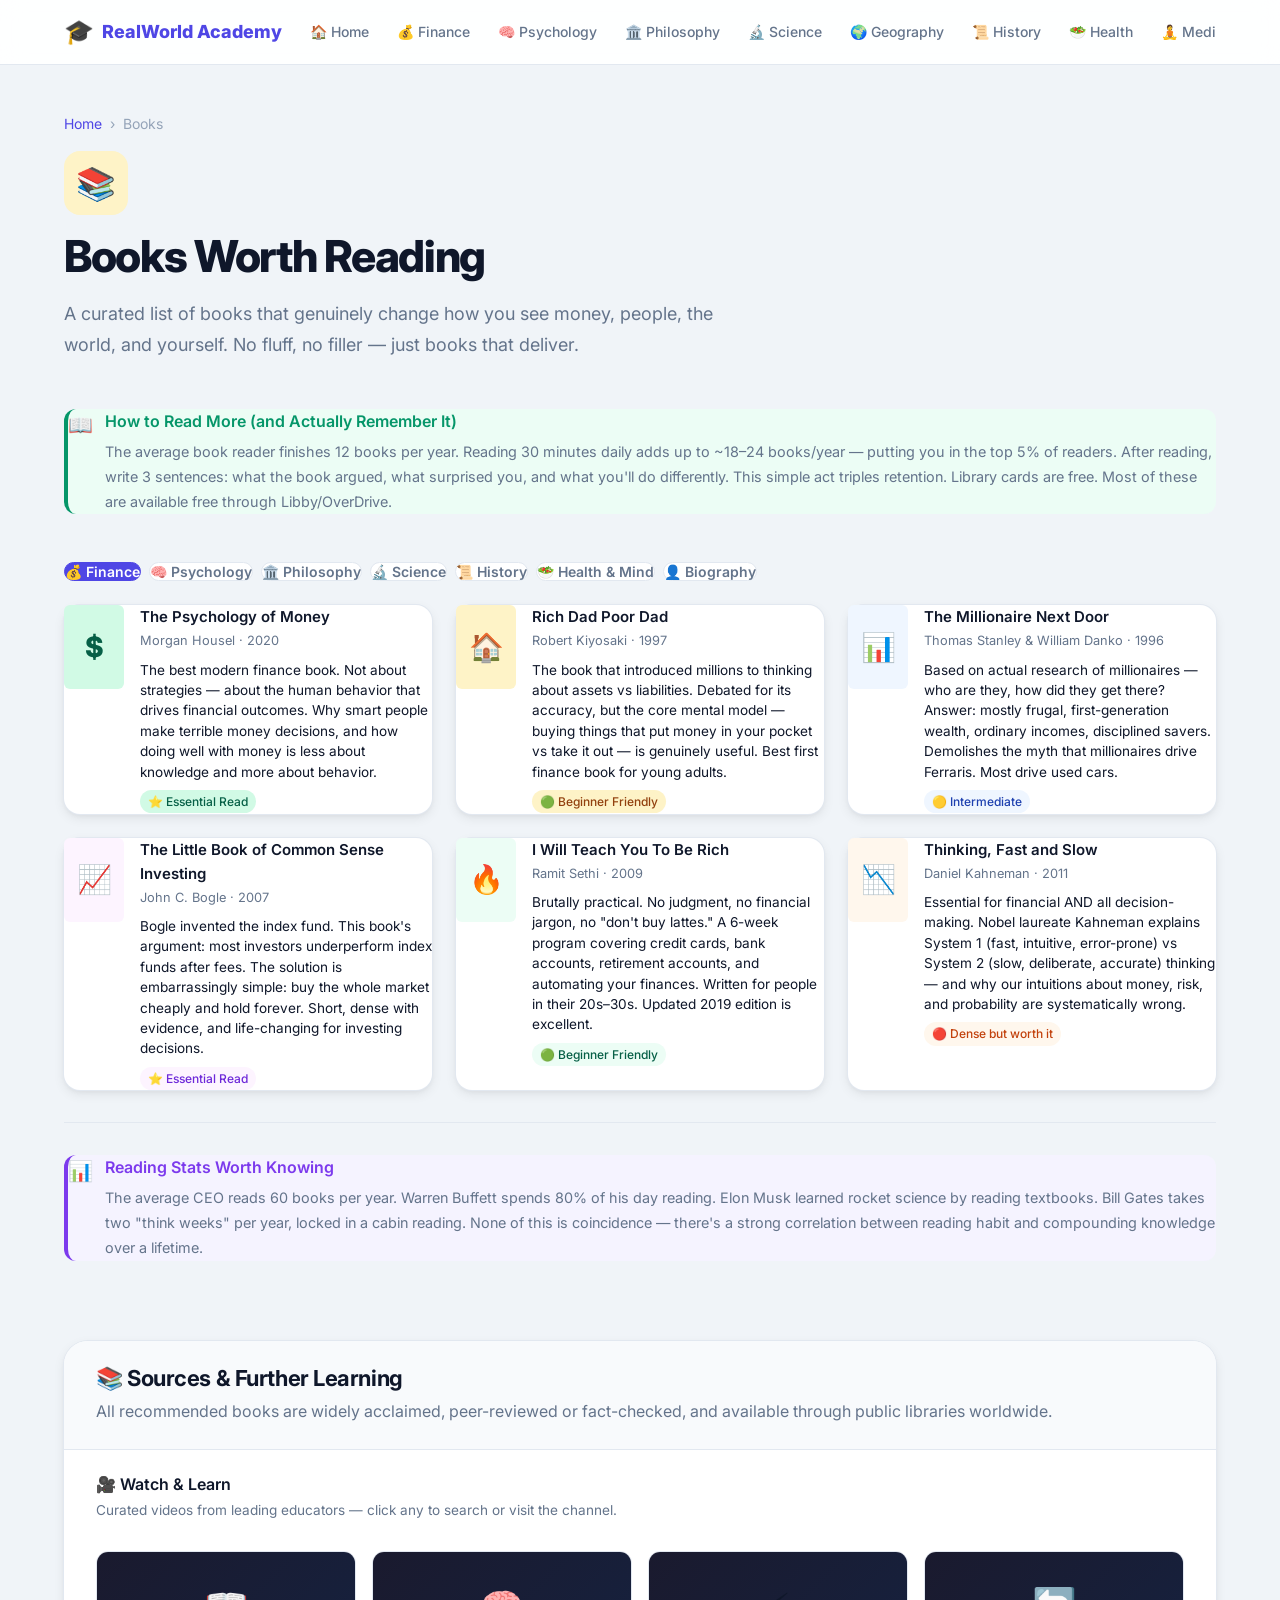
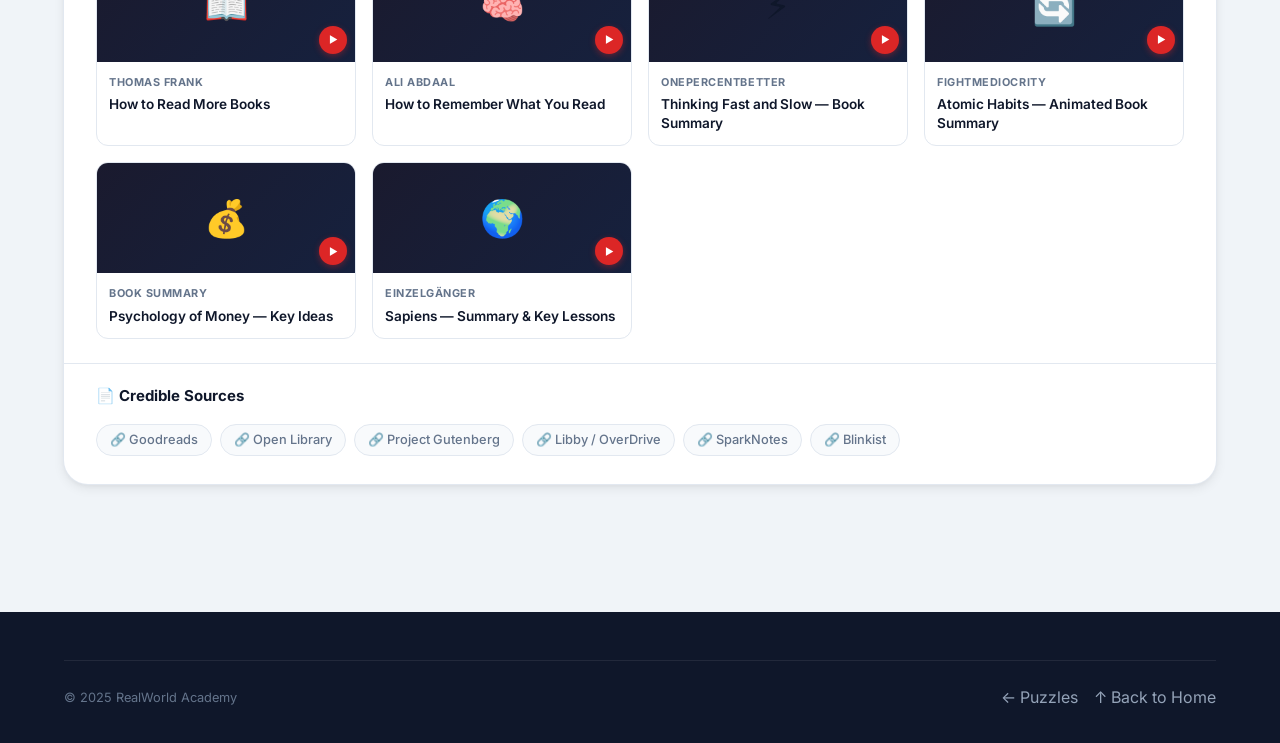
==== commit d2a52617: "Add credibility sources and YouTube video recommendations to all pages - New js/resources.js: shared" ====
--- a/pages/books.html
+++ b/pages/books.html
@@ -485,6 +485,8 @@
 </div>
 </section>
 
+<div id="page-resources"></div>
+
 <footer class="footer">
   <div class="footer-inner">
     <div class="footer-bottom">
@@ -498,6 +500,7 @@
 </footer>
 
 <script src="../js/nav.js"></script>
-<script>renderNav('books');</script>
+<script src="../js/resources.js"></script>
+<script>renderNav('books'); renderResources('books');</script>
 </body>
 </html>
--- a/css/styles.css
+++ b/css/styles.css
@@ -892,6 +892,119 @@
   h1 { font-size: 1.875rem; }
 }
 
+/* ===== SOURCES & RESOURCES ===== */
+.page-resources { margin-top: 0; }
+
+.resources-wrap {
+  background: var(--surface);
+  border-radius: var(--radius-xl);
+  box-shadow: var(--shadow-card);
+  overflow: hidden;
+}
+.resources-header {
+  padding: 1.5rem 2rem;
+  border-bottom: 1px solid var(--border);
+  background: var(--surface-2);
+}
+.resources-header h2 { font-size: 1.375rem; margin-bottom: 0.4rem; }
+
+/* Video grid */
+.vid-grid {
+  display: grid;
+  grid-template-columns: repeat(auto-fill, minmax(220px, 1fr));
+  gap: 1rem;
+  padding: 1.5rem 2rem;
+}
+.vid-card {
+  border-radius: var(--radius);
+  overflow: hidden;
+  border: 1px solid var(--border);
+  text-decoration: none;
+  display: block;
+  transition: all 0.2s;
+  background: var(--surface);
+}
+.vid-card:hover { box-shadow: var(--shadow); transform: translateY(-2px); border-color: #e53e3e; }
+.vid-thumb {
+  background: linear-gradient(135deg, #1a1a2e 0%, #16213e 100%);
+  padding: 1.25rem;
+  display: flex;
+  align-items: center;
+  justify-content: center;
+  min-height: 110px;
+  position: relative;
+}
+.vid-emoji { font-size: 2.25rem; }
+.vid-play {
+  position: absolute;
+  bottom: 0.5rem; right: 0.5rem;
+  width: 28px; height: 28px;
+  background: #dc2626;
+  border-radius: 50%;
+  display: flex; align-items: center; justify-content: center;
+  color: white; font-size: 0.6rem;
+  box-shadow: 0 2px 6px rgba(220,38,38,0.4);
+}
+.vid-meta { padding: 0.75rem; }
+.vid-channel {
+  font-size: 0.68rem; font-weight: 700;
+  text-transform: uppercase; letter-spacing: 0.05em;
+  color: var(--text-muted); margin-bottom: 4px;
+}
+.vid-title { font-size: 0.85rem; font-weight: 600; color: var(--text); line-height: 1.4; }
+
+/* Source pills */
+.src-groups {
+  padding: 1.25rem 2rem 1.75rem;
+  border-top: 1px solid var(--border);
+}
+.src-groups-title {
+  font-size: 0.9375rem; font-weight: 700;
+  color: var(--text); margin-bottom: 1rem;
+}
+.src-pills { display: flex; flex-wrap: wrap; gap: 0.5rem; }
+.src-pill {
+  display: inline-flex; align-items: center; gap: 5px;
+  padding: 5px 13px;
+  background: var(--surface-2);
+  border: 1.5px solid var(--border);
+  border-radius: 100px;
+  font-size: 0.8rem; font-weight: 500;
+  color: var(--text-muted);
+  text-decoration: none;
+  transition: all 0.15s;
+}
+.src-pill:hover {
+  background: var(--primary-light);
+  color: var(--primary);
+  border-color: rgba(79,70,229,0.35);
+}
+.src-pill .src-domain {
+  font-size: 0.7rem; color: var(--text-light);
+  font-weight: 400;
+}
+
+/* Credibility badge on callouts */
+.cred-badge {
+  display: inline-flex; align-items: center; gap: 4px;
+  padding: 2px 8px;
+  background: rgba(255,255,255,0.7);
+  border-radius: 100px;
+  font-size: 0.7rem; font-weight: 600;
+  color: #065f46;
+  border: 1px solid rgba(5,150,105,0.2);
+  text-decoration: none;
+  margin-left: 0.5rem;
+  vertical-align: middle;
+}
+.cred-badge:hover { background: white; }
+
+@media (max-width: 768px) {
+  .vid-grid { padding: 1rem; }
+  .src-groups { padding: 1rem; }
+  .resources-header { padding: 1.25rem 1rem; }
+}
+
 /* ===== ANIMATIONS ===== */
 @keyframes fadeUp {
   from { opacity: 0; transform: translateY(20px); }
